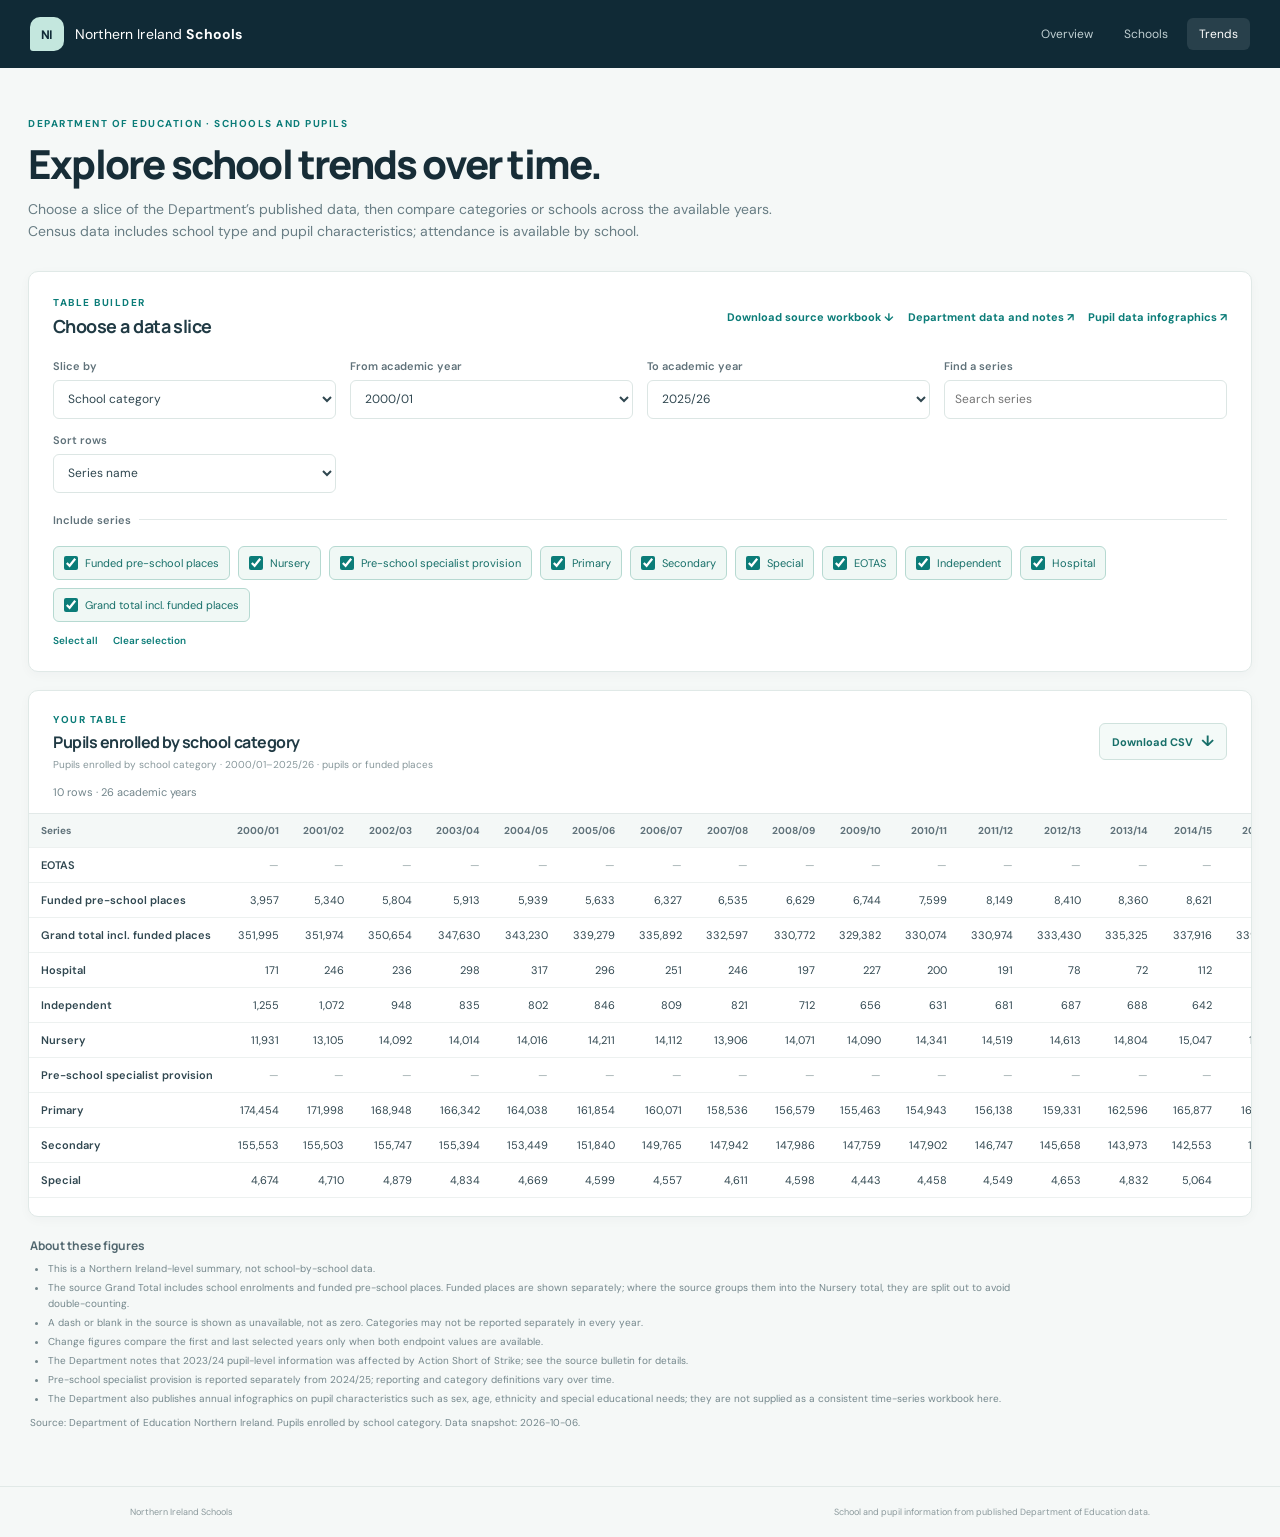
==== enrolments.html @ 026748a1 "Add school trends table builder Co-authored-by: Copilot App <223556219+Copilot@users.noreply.github." ====
<!doctype html>
<html lang="en">
  <head>
    <meta charset="utf-8">
    <meta name="viewport" content="width=device-width, initial-scale=1">
    <meta name="theme-color" content="#102a36">
    <title>School trends | Northern Ireland Schools</title>
    <link rel="preconnect" href="https://fonts.googleapis.com">
    <link rel="preconnect" href="https://fonts.gstatic.com" crossorigin>
    <link href="https://fonts.googleapis.com/css2?family=DM+Sans:wght@400;500;600;700&family=Manrope:wght@600;700;800&display=swap" rel="stylesheet">
    <link rel="stylesheet" href="styles.css">
  </head>
  <body class="enrolments-page">
    <header class="topbar">
      <a class="brand" href="./" aria-label="Northern Ireland home">
        <span class="brand-mark" aria-hidden="true">NI</span>
        <span class="brand-name">Northern Ireland <b>Schools</b></span>
      </a>
      <nav class="top-nav" aria-label="Main navigation">
        <a href="./">Overview</a>
        <a href="./schools.html">Schools</a>
        <a href="./enrolments.html" aria-current="page">Trends</a>
      </nav>
    </header>

    <main class="enrolments-main">
      <header class="enrolments-heading">
        <p class="eyebrow">Department of Education · Schools and pupils</p>
        <h1>Explore school trends over time.</h1>
        <p>Choose a slice of the Department’s published data, then compare categories or schools across the available years. Census data includes school type and pupil characteristics; attendance is available by school.</p>
      </header>

      <section class="builder-card" aria-labelledby="builder-heading">
        <div class="builder-title">
          <div>
            <p class="eyebrow">Table builder</p>
            <h2 id="builder-heading">Choose a data slice</h2>
          </div>
          <div class="source-links" id="source-links">
            <a class="source-link" href="https://www.education-ni.gov.uk/publications/school-enrolments-northern-ireland-summary-data" target="_blank" rel="noopener noreferrer">Department data and notes <span aria-hidden="true">↗</span></a>
          </div>
        </div>

        <div class="builder-controls">
          <label class="filter-field" for="dataset-select">
            <span>Slice by</span>
            <select id="dataset-select" disabled><option>Loading datasets…</option></select>
          </label>
          <label class="filter-field" id="metric-field" for="metric-select" hidden>
            <span>Attendance measure</span>
            <select id="metric-select" disabled></select>
          </label>
          <label class="filter-field" id="group-field" for="group-filter" hidden>
            <span>School phase / category</span>
            <select id="group-filter" disabled><option value="">Choose a school phase</option></select>
          </label>
          <label class="filter-field" for="year-from">
            <span>From academic year</span>
            <select id="year-from" disabled><option>Loading years…</option></select>
          </label>
          <label class="filter-field" for="year-to">
            <span>To academic year</span>
            <select id="year-to" disabled><option>Loading years…</option></select>
          </label>
          <label class="filter-field category-search" for="series-search">
            <span id="search-label">Find a series</span>
            <input id="series-search" type="search" placeholder="Search series" autocomplete="off" disabled>
          </label>
          <label class="filter-field" for="sort-by">
            <span>Sort rows</span>
            <select id="sort-by" disabled>
              <option value="category">Series name</option>
              <option value="change">Greatest increase</option>
              <option value="latest">Latest value</option>
            </select>
          </label>
        </div>

        <fieldset class="category-picker" id="category-picker" disabled hidden>
          <legend>Include series</legend>
          <div class="category-options" id="category-options"></div>
          <div class="category-actions">
            <button type="button" id="select-all">Select all</button>
            <button type="button" id="select-none">Clear selection</button>
          </div>
        </fieldset>
      </section>

      <section class="table-card" aria-labelledby="table-heading">
        <div class="table-heading">
          <div>
            <p class="eyebrow">Your table</p>
            <h2 id="table-heading">Trend table</h2>
            <p class="table-summary" id="table-summary">Loading the Department’s data…</p>
          </div>
          <button class="download-button" id="download-csv" type="button" disabled>Download CSV <span aria-hidden="true">↓</span></button>
        </div>
        <p class="data-status" id="data-status" role="status" aria-live="polite">Loading school trends…</p>
        <div class="table-scroll" id="table-scroll" hidden>
          <table class="trend-table" id="trend-table">
            <caption class="sr-only">Department of Education school trend series for the selected slice and academic years</caption>
            <thead id="trend-head"></thead>
            <tbody id="trend-body"></tbody>
          </table>
        </div>
        <p class="empty-state table-empty" id="table-empty" hidden>Select at least one series to build the table.</p>
      </section>

      <aside class="source-notes" aria-labelledby="notes-heading">
        <h2 id="notes-heading">About these figures</h2>
        <ul id="source-notes"></ul>
        <p>Source: Department of Education Northern Ireland. <span id="source-description"></span> <span id="snapshot-date"></span></p>
      </aside>
    </main>

    <footer class="home-footer">
      <span>Northern Ireland Schools</span>
      <span>School and pupil information from published Department of Education data.</span>
    </footer>
    <script type="module" src="enrolments.js"></script>
  </body>
</html>
---- styles.css ----
:root {
  color-scheme: light;
  --ink: #172d37;
  --muted: #70818a;
  --line: #e2e9e8;
  --paper: #fff;
  --wash: #f4f7f6;
  --navy: #102a36;
  --teal: #0b7c78;
  --teal-light: #e1f3ef;
  --coral: #dc7559;
  --shadow: 0 10px 35px rgb(16 42 54 / 12%);
  font-family: "DM Sans", sans-serif;
  color: var(--ink);
  background: var(--wash);
  font-synthesis: none;
  text-rendering: optimizeLegibility;
}

* { box-sizing: border-box; }
body { margin: 0; min-width: 320px; min-height: 100vh; }
button, input, select { font: inherit; }

.topbar {
  height: 68px;
  display: flex;
  align-items: center;
  justify-content: space-between;
  padding: 0 30px;
  background: var(--navy);
  color: #fff;
  position: relative;
  z-index: 500;
}
.brand { display: inline-flex; align-items: center; gap: 11px; color: inherit; text-decoration: none; }
.brand-mark {
  display: grid;
  place-items: center;
  width: 34px;
  height: 34px;
  border-radius: 10px 10px 10px 3px;
  background: #c4e7de;
  color: var(--navy);
  font: 800 12px "Manrope", sans-serif;
  letter-spacing: -.04em;
}
.brand-name { font-size: 14px; letter-spacing: .01em; }
.brand-name b { font-weight: 700; }
.topbar-note { display: flex; align-items: center; gap: 8px; font-size: 12px; color: #d0dddf; }
.live-dot { width: 7px; height: 7px; border-radius: 50%; background: #8bd2bd; box-shadow: 0 0 0 4px rgb(139 210 189 / 12%); }
.top-nav { display: flex; align-items: center; gap: 7px; }
.top-nav a { padding: 8px 12px; border-radius: 6px; color: #c1d0d3; font-size: 12px; text-decoration: none; transition: background .15s ease, color .15s ease; }
.top-nav a:hover, .top-nav a[aria-current="page"] { background: rgb(255 255 255 / 10%); color: #fff; }

.workspace { display: grid; grid-template-columns: 370px minmax(0, 1fr); min-height: calc(100vh - 68px); }
.sidebar { display: flex; flex-direction: column; min-height: calc(100vh - 68px); background: var(--paper); border-right: 1px solid var(--line); z-index: 400; }
.intro { padding: 30px 28px 22px; }
.eyebrow { margin: 0 0 11px; color: var(--teal); font-size: 10px; font-weight: 700; letter-spacing: .15em; text-transform: uppercase; }
h1, h2, p { margin-top: 0; }
h1 { margin-bottom: 12px; font: 800 25px/1.15 "Manrope", sans-serif; letter-spacing: -.045em; }
.intro-copy { max-width: 285px; margin: 0; color: var(--muted); font-size: 13px; line-height: 1.55; }

.filters { padding: 0 22px 20px; }
.search-field {
  height: 43px;
  display: flex;
  align-items: center;
  gap: 10px;
  padding: 0 11px;
  border: 1px solid #d8e2e1;
  border-radius: 8px;
  background: #fbfcfc;
}
.search-field:focus-within { border-color: var(--teal); box-shadow: 0 0 0 3px rgb(11 124 120 / 10%); }
.search-field input { min-width: 0; flex: 1; height: 100%; outline: 0; border: 0; background: transparent; color: var(--ink); font-size: 12px; }
.search-field input::placeholder { color: #9aa9ae; }
.search-field kbd { display: grid; place-items: center; width: 18px; height: 20px; border: 1px solid #e0e7e6; border-radius: 4px; color: #99a8ab; font: 10px "DM Sans", sans-serif; }
.search-icon { position: relative; width: 14px; height: 14px; flex: none; border: 1.7px solid #8b9da1; border-radius: 50%; }
.search-icon::after { position: absolute; right: -4px; bottom: -2px; width: 6px; height: 1.7px; transform: rotate(45deg); background: #8b9da1; content: ""; }
.filter-grid { display: grid; grid-template-columns: 1fr 1fr; gap: 13px 10px; margin-top: 17px; }
.filter-field { display: flex; min-width: 0; flex-direction: column; gap: 6px; }
.filter-field span { color: #60727a; font-size: 10px; font-weight: 600; }
.filter-field select {
  width: 100%;
  height: 36px;
  min-width: 0;
  padding: 0 25px 0 9px;
  border: 1px solid #e0e7e6;
  border-radius: 6px;
  outline: 0;
  background: #fff;
  color: #304750;
  font-size: 11px;
  text-overflow: ellipsis;
}
.filter-field select:focus-visible { border-color: var(--teal); box-shadow: 0 0 0 3px rgb(11 124 120 / 10%); }
.reset-button { display: inline-flex; align-items: center; gap: 6px; margin-top: 14px; padding: 0; border: 0; background: none; color: var(--teal); cursor: pointer; font-size: 11px; font-weight: 600; }
.reset-button:hover { color: #075d5a; }
.reset-button span { font-size: 16px; }

.results-section { display: flex; flex: 1; flex-direction: column; min-height: 180px; border-top: 1px solid var(--line); }
.results-heading { display: flex; align-items: center; justify-content: space-between; padding: 18px 26px 0; }
.results-heading h2 { margin: 0; font: 700 14px "Manrope", sans-serif; letter-spacing: -.015em; }
.result-count { padding: 4px 8px; border-radius: 999px; background: var(--teal-light); color: #176f69; font-size: 10px; font-weight: 700; }
.results-hint { margin: 6px 26px 10px; color: #94a2a5; font-size: 10px; }
.school-list { overflow-y: auto; flex: 1; max-height: calc(100vh - 505px); min-height: 100px; margin: 0; padding: 0 10px 12px; list-style: none; scrollbar-color: #c8d7d5 transparent; scrollbar-width: thin; }
.school-list li { margin: 0; }
.school-row {
  display: flex;
  align-items: flex-start;
  gap: 10px;
  width: 100%;
  padding: 10px 13px;
  border: 0;
  border-radius: 7px;
  background: transparent;
  color: inherit;
  cursor: pointer;
  text-align: left;
}
.school-row:hover, .school-row:focus-visible { outline: 0; background: #f0f7f5; }
.row-dot { flex: none; width: 8px; height: 8px; margin-top: 4px; border-radius: 50%; background: var(--teal); }
.row-dot.post-primary { background: var(--coral); }
.row-dot.independent { background: #718ca3; }
.row-content { min-width: 0; }
.row-name { display: block; overflow: hidden; color: #253e47; font-size: 11px; font-weight: 600; line-height: 1.35; text-overflow: ellipsis; white-space: nowrap; }
.row-meta { display: block; margin-top: 3px; color: #8a9a9e; font-size: 9px; }
.empty-state { margin: 28px 24px; color: var(--muted); font-size: 12px; text-align: center; }

.sidebar-footer { padding: 15px 24px 17px; border-top: 1px solid var(--line); background: #fbfcfc; }
.legend { display: flex; align-items: center; flex-wrap: wrap; gap: 7px; color: #65777d; font-size: 10px; font-weight: 600; }
.legend-dot { display: inline-block; width: 8px; height: 8px; border: 1px solid rgb(16 42 54 / 14%); border-radius: 50%; background: var(--teal); }
.legend-dot.post-primary { background: var(--coral); }
.legend-dot.independent { background: #718ca3; }
.sidebar-footer p { margin: 9px 0 0; color: #98a5a8; font-size: 9px; line-height: 1.5; }
.sidebar-footer a { color: #577b7c; text-decoration: underline; text-underline-offset: 2px; }

.map-panel { position: relative; min-width: 0; min-height: calc(100vh - 68px); overflow: hidden; background: #e9f0ee; }
#map { position: absolute; inset: 0; z-index: 1; background: #e9f0ee; }
.map-topline {
  position: absolute;
  top: 18px;
  right: 18px;
  left: 18px;
  z-index: 400;
  display: flex;
  align-items: center;
  justify-content: space-between;
  pointer-events: none;
}
.map-caption, .map-legend {
  display: flex;
  align-items: center;
  gap: 9px;
  min-height: 39px;
  padding: 0 13px;
  border: 1px solid rgb(220 229 227 / 90%);
  border-radius: 8px;
  background: rgb(255 255 255 / 94%);
  box-shadow: 0 4px 18px rgb(16 42 54 / 8%);
  color: #526870;
  font-size: 10px;
  font-weight: 600;
  backdrop-filter: blur(5px);
}
.map-caption { pointer-events: auto; }
.map-pin { position: relative; width: 11px; height: 11px; border: 2px solid var(--teal); border-radius: 50% 50% 50% 2px; transform: rotate(-45deg); }
.map-pin::after { position: absolute; top: 2px; left: 2px; width: 3px; height: 3px; border-radius: 50%; background: var(--teal); content: ""; }
.map-legend { gap: 13px; }
.map-legend span { display: inline-flex; align-items: center; gap: 6px; }
.map-note { position: absolute; z-index: 400; bottom: 8px; left: 10px; padding: 5px 8px; border-radius: 4px; background: rgb(255 255 255 / 88%); color: #78898e; font-size: 9px; }
.leaflet-container { font-family: "DM Sans", sans-serif; }
.school-marker { border: 0; background: transparent; }
.school-marker span { display: block; width: 14px; height: 14px; border: 2px solid #fff; border-radius: 50%; box-shadow: 0 1px 5px rgb(16 42 54 / 38%); }
.school-marker.primary span { background: var(--teal); }
.school-marker.post-primary span { background: var(--coral); }
.school-marker.independent span { background: #718ca3; }
.leaflet-popup-content-wrapper { border-radius: 10px; box-shadow: var(--shadow); }
.leaflet-popup-content { margin: 15px 17px; }
.school-popup { min-width: 205px; max-width: 260px; }
.school-popup .popup-kicker { margin: 0 0 5px; color: var(--teal); font-size: 9px; font-weight: 700; letter-spacing: .1em; text-transform: uppercase; }
.school-popup h3 { margin: 0 0 7px; color: var(--ink); font: 700 14px/1.3 "Manrope", sans-serif; }
.school-popup p { margin: 0 0 10px; color: #72858b; font-size: 10px; line-height: 1.5; }
.school-popup a { display: inline-flex; align-items: center; gap: 5px; color: var(--teal); font-size: 10px; font-weight: 700; text-decoration: none; }
.school-popup a:hover { text-decoration: underline; text-underline-offset: 3px; }
.marker-cluster-small, .marker-cluster-medium, .marker-cluster-large { background-color: rgb(11 124 120 / 16%); }
.marker-cluster-small div, .marker-cluster-medium div, .marker-cluster-large div { background-color: rgb(11 124 120 / 80%); color: #fff; font: 700 11px "DM Sans", sans-serif; }
.marker-cluster { border: 1px solid rgb(255 255 255 / 86%); }
.leaflet-control-zoom a { color: #314b54 !important; }
.leaflet-control-attribution { font-size: 8px !important; }
.sr-only { position: absolute; width: 1px; height: 1px; overflow: hidden; clip: rect(0, 0, 0, 0); white-space: nowrap; clip-path: inset(50%); }

.home-page { min-height: 100vh; background: #f5f8f7; }
.home-main { width: min(1020px, calc(100% - 48px)); margin: 0 auto; }
.home-hero { padding: 76px 0 51px; }
.home-hero h1 { margin: 0 0 17px; font-size: clamp(34px, 5vw, 52px); line-height: 1.08; letter-spacing: -.055em; }
.home-intro { max-width: 560px; margin: 0; color: #687d84; font-size: 15px; line-height: 1.65; }
.primary-link { display: inline-flex; align-items: center; gap: 16px; margin-top: 25px; padding: 13px 17px; border-radius: 7px; background: var(--teal); color: #fff; font-size: 12px; font-weight: 700; text-decoration: none; transition: background .15s ease, transform .15s ease; }
.primary-link:hover { transform: translateY(-1px); background: #086966; }
.primary-link span { font-size: 17px; line-height: 1; }
.home-stats { display: flex; gap: 50px; margin-top: 45px; padding-top: 22px; border-top: 1px solid #dfe8e6; }
.home-stats div { display: flex; flex-direction: column; gap: 3px; }
.home-stats strong { color: #203a44; font: 800 23px "Manrope", sans-serif; letter-spacing: -.04em; }
.home-stats span { color: #819297; font-size: 10px; }
.home-section { padding: 29px 0 44px; border-top: 1px solid #dfe8e6; }
.section-heading { display: flex; align-items: end; justify-content: space-between; margin-bottom: 17px; }
.section-heading .eyebrow { margin-bottom: 5px; }
.section-heading h2 { margin: 0; font: 700 21px "Manrope", sans-serif; letter-spacing: -.035em; }
.section-caption { margin-bottom: 2px; color: #8a999d; font-size: 10px; }
.page-card { position: relative; display: flex; align-items: center; gap: 19px; min-height: 140px; padding: 25px 60px 25px 24px; border: 1px solid #e0e9e7; border-radius: 10px; background: #fff; color: inherit; text-decoration: none; box-shadow: 0 3px 12px rgb(16 42 54 / 3%); transition: transform .16s ease, border-color .16s ease, box-shadow .16s ease; }
.page-card:hover { transform: translateY(-2px); border-color: #b9d8d1; box-shadow: 0 10px 28px rgb(16 42 54 / 8%); }
.card-icon { display: grid; width: 48px; height: 48px; flex: none; place-items: center; border-radius: 12px; background: #e8f5f1; color: var(--teal); }
.card-icon svg { width: 29px; height: 29px; }
.card-copy { display: flex; flex-direction: column; align-items: flex-start; gap: 5px; }
.card-kicker { color: var(--teal); font-size: 9px; font-weight: 700; letter-spacing: .11em; text-transform: uppercase; }
.card-copy strong { font: 700 18px "Manrope", sans-serif; }
.card-copy > span:last-child { max-width: 570px; color: #73858a; font-size: 11px; line-height: 1.55; }
.card-arrow { position: absolute; top: 50%; right: 24px; color: #7e9698; font-size: 19px; transform: translateY(-50%); }
.future-note { margin: 14px 0 0; color: #94a1a3; font-size: 10px; }
.home-footer { display: flex; justify-content: space-between; gap: 16px; padding: 19px max(24px, calc((100% - 1020px) / 2)); border-top: 1px solid #e1e9e7; color: #8b999c; font-size: 9px; }

.enrolments-page { min-height: 100vh; background: #f5f8f7; }
.enrolments-main { width: min(1320px, calc(100% - 56px)); margin: 0 auto; padding: 49px 0 55px; }
.enrolments-heading { max-width: 760px; margin: 0 0 28px; }
.enrolments-heading h1 { margin-bottom: 11px; font-size: clamp(29px, 4vw, 40px); }
.enrolments-heading > p:last-child { margin-bottom: 0; color: #687d84; font-size: 14px; line-height: 1.6; }
.builder-card, .table-card { border: 1px solid #e0e9e7; border-radius: 10px; background: #fff; box-shadow: 0 3px 12px rgb(16 42 54 / 3%); }
.builder-card { padding: 24px; }
.builder-title, .table-heading { display: flex; align-items: center; justify-content: space-between; gap: 18px; }
.source-links { display: flex; flex-wrap: wrap; justify-content: flex-end; gap: 14px; }
.builder-title .eyebrow, .table-heading .eyebrow { margin-bottom: 5px; }
.builder-title h2, .table-heading h2 { margin: 0; color: #203a44; font: 700 18px "Manrope", sans-serif; letter-spacing: -.03em; }
.source-link { flex: none; color: var(--teal); font-size: 11px; font-weight: 700; text-decoration: none; }
.source-link:hover { text-decoration: underline; text-underline-offset: 3px; }
.builder-controls { display: grid; grid-template-columns: repeat(4, minmax(140px, 1fr)); gap: 14px; margin-top: 21px; }
.builder-controls .filter-field { gap: 7px; }
.builder-controls .filter-field span { font-size: 11px; }
.builder-controls .filter-field[hidden] { display: none; }
.builder-controls select, .builder-controls input { width: 100%; height: 39px; padding: 0 10px; border: 1px solid #dce6e4; border-radius: 6px; outline: 0; background: #fff; color: #304750; font-size: 12px; }
.builder-controls select:focus-visible, .builder-controls input:focus-visible { border-color: var(--teal); box-shadow: 0 0 0 3px rgb(11 124 120 / 10%); }
.category-picker { min-width: 0; margin: 20px 0 0; padding: 14px 0 0; border: 0; border-top: 1px solid var(--line); }
.category-picker legend { padding: 0 8px 0 0; color: #60727a; font-size: 11px; font-weight: 600; }
.category-options { display: flex; flex-wrap: wrap; gap: 8px; margin-top: 5px; }
.category-option { display: inline-flex; align-items: center; gap: 7px; min-height: 34px; padding: 0 10px; border: 1px solid #e1e9e7; border-radius: 6px; color: #456069; cursor: pointer; font-size: 11px; }
.category-option:has(input:checked) { border-color: #b6d9d1; background: #f0f8f5; color: #176f69; }
.category-option input { width: 14px; height: 14px; margin: 0; accent-color: var(--teal); }
.category-actions { display: flex; gap: 15px; margin-top: 12px; }
.category-actions button { padding: 0; border: 0; background: transparent; color: var(--teal); cursor: pointer; font-size: 10px; font-weight: 600; }
.category-actions button:hover { text-decoration: underline; text-underline-offset: 3px; }
.table-card { margin-top: 18px; padding: 22px 0 18px; }
.table-heading { padding: 0 24px; }
.table-heading h2 { font-size: 16px; }
.table-summary { margin: 5px 0 0; color: #87979b; font-size: 10px; }
.download-button { display: inline-flex; flex: none; align-items: center; gap: 8px; min-height: 37px; padding: 0 12px; border: 1px solid #cfe2dd; border-radius: 6px; background: #f4faf8; color: #176f69; cursor: pointer; font-size: 11px; font-weight: 700; }
.download-button:hover:not(:disabled) { border-color: #9fcabf; background: #eaf6f2; }
.download-button:disabled { cursor: not-allowed; opacity: .55; }
.download-button span { font-size: 15px; line-height: 1; }
.data-status { margin: 14px 24px 0; color: #72858b; font-size: 11px; }
.data-status:empty { display: none; }
.table-scroll { overflow: auto; max-height: 68vh; margin-top: 14px; border-top: 1px solid var(--line); scrollbar-color: #c8d7d5 transparent; scrollbar-width: thin; }
.trend-table { width: max-content; min-width: 100%; border-collapse: separate; border-spacing: 0; color: #304750; font-size: 11px; font-variant-numeric: tabular-nums; }
.trend-table th, .trend-table td { padding: 10px 12px; border-bottom: 1px solid #edf1f0; text-align: right; white-space: nowrap; }
.trend-table thead th { position: sticky; top: 0; z-index: 2; background: #f4f8f7; color: #60727a; font-size: 10px; font-weight: 700; }
.trend-table th:first-child { position: sticky; left: 0; z-index: 1; min-width: 155px; background: #fff; text-align: left; }
.trend-table thead th:first-child { z-index: 3; background: #f4f8f7; }
.trend-table tbody th { color: #304750; font-size: 11px; font-weight: 600; }
.trend-table tbody tr:hover td, .trend-table tbody tr:hover th { background: #f7fbfa; }
.trend-table td.not-reported { color: #9aa8aa; }
.trend-table td.positive-change { color: #a34f3d; font-weight: 700; }
.trend-table td.negative-change { color: #14766c; font-weight: 700; }
.table-empty { padding: 10px 20px; }
.source-notes { max-width: 1000px; margin: 20px 2px 0; color: #74878c; font-size: 10px; line-height: 1.6; }
.source-notes h2 { margin: 0 0 7px; color: #526870; font: 700 12px "Manrope", sans-serif; }
.source-notes ul { margin: 0 0 8px; padding-left: 18px; }
.source-notes li + li { margin-top: 3px; }
.source-notes p { margin: 0; }
.source-notes a { color: #577b7c; text-decoration: underline; text-underline-offset: 2px; }

@media (max-width: 900px) {
  .workspace { grid-template-columns: 330px minmax(0, 1fr); }
  .intro { padding-right: 22px; padding-left: 22px; }
  .filter-grid { grid-template-columns: 1fr; gap: 9px; }
  .filter-field { display: grid; grid-template-columns: 84px 1fr; align-items: center; }
  .results-heading { padding-right: 20px; padding-left: 20px; }
  .results-hint { margin-right: 20px; margin-left: 20px; }
  .school-list { max-height: calc(100vh - 610px); }
  .sidebar-footer { padding-right: 18px; padding-left: 18px; }
  .enrolments-main { width: calc(100% - 40px); }
  .builder-controls { grid-template-columns: repeat(2, minmax(140px, 1fr)); }
}

@media (max-width: 680px) {
  .topbar { height: 58px; padding: 0 17px; }
  .topbar-note { font-size: 10px; }
  .top-nav { gap: 0; }
  .top-nav a { padding: 7px 9px; font-size: 11px; }
  .workspace { display: flex; flex-direction: column; min-height: calc(100vh - 58px); }
  .sidebar { min-height: 0; border-right: 0; }
  .intro { padding: 21px 20px 15px; }
  h1 { font-size: 22px; }
  .intro-copy { max-width: 340px; font-size: 12px; }
  .filters { padding: 0 20px 16px; }
  .filter-grid { grid-template-columns: 1fr 1fr; gap: 10px; }
  .filter-field { display: flex; }
  .results-section { display: none; }
  .sidebar-footer { padding: 11px 20px; }
  .sidebar-footer p { margin-top: 6px; }
  .map-panel { min-height: 62vh; flex: 1; }
  .map-topline { top: 10px; right: 10px; left: 10px; }
  .map-caption, .map-legend { min-height: 34px; padding: 0 9px; font-size: 9px; }
  .map-legend { gap: 8px; }
  .map-legend { display: none; }
}

@media (max-width: 400px) {
  .brand-name { font-size: 12px; }
  .topbar-note { gap: 6px; }
  .filter-grid { grid-template-columns: 1fr; }
  .filter-field { display: grid; grid-template-columns: 106px 1fr; align-items: center; }
  .map-legend { gap: 6px; }
}

@media (max-width: 600px) {
  .home-main { width: calc(100% - 36px); }
  .home-hero { padding: 53px 0 36px; }
  .home-hero h1 { font-size: 34px; }
  .home-intro { font-size: 13px; }
  .home-stats { gap: 23px; margin-top: 34px; }
  .home-stats strong { font-size: 20px; }
  .home-stats span { font-size: 9px; }
  .section-caption { display: none; }
  .page-card { min-height: 130px; gap: 13px; padding: 20px 42px 20px 15px; }
  .card-icon { width: 40px; height: 40px; border-radius: 10px; }
  .card-icon svg { width: 25px; height: 25px; }
  .card-copy > span:last-child { font-size: 10px; }
  .card-arrow { right: 14px; }
  .home-footer { flex-direction: column; padding: 16px 18px; }
  .enrolments-main { width: calc(100% - 32px); padding: 34px 0 38px; }
  .enrolments-heading { margin-bottom: 20px; }
  .enrolments-heading h1 { font-size: 29px; }
  .enrolments-heading > p:last-child { font-size: 12px; }
  .builder-card { padding: 17px; }
  .builder-title, .table-heading { align-items: flex-start; }
  .builder-title { flex-direction: column; gap: 11px; }
    .source-links { justify-content: flex-start; gap: 11px; }
  .builder-controls { grid-template-columns: 1fr 1fr; gap: 11px; margin-top: 16px; }
  .builder-controls .category-search { grid-column: 1 / -1; }
  .table-card { padding-top: 17px; }
  .table-heading { padding: 0 17px; }
  .table-heading h2 { font-size: 14px; }
  .download-button { min-height: 33px; padding: 0 9px; font-size: 10px; }
  .data-status { margin-right: 17px; margin-left: 17px; }
  .trend-table th, .trend-table td { padding: 9px 10px; }
}
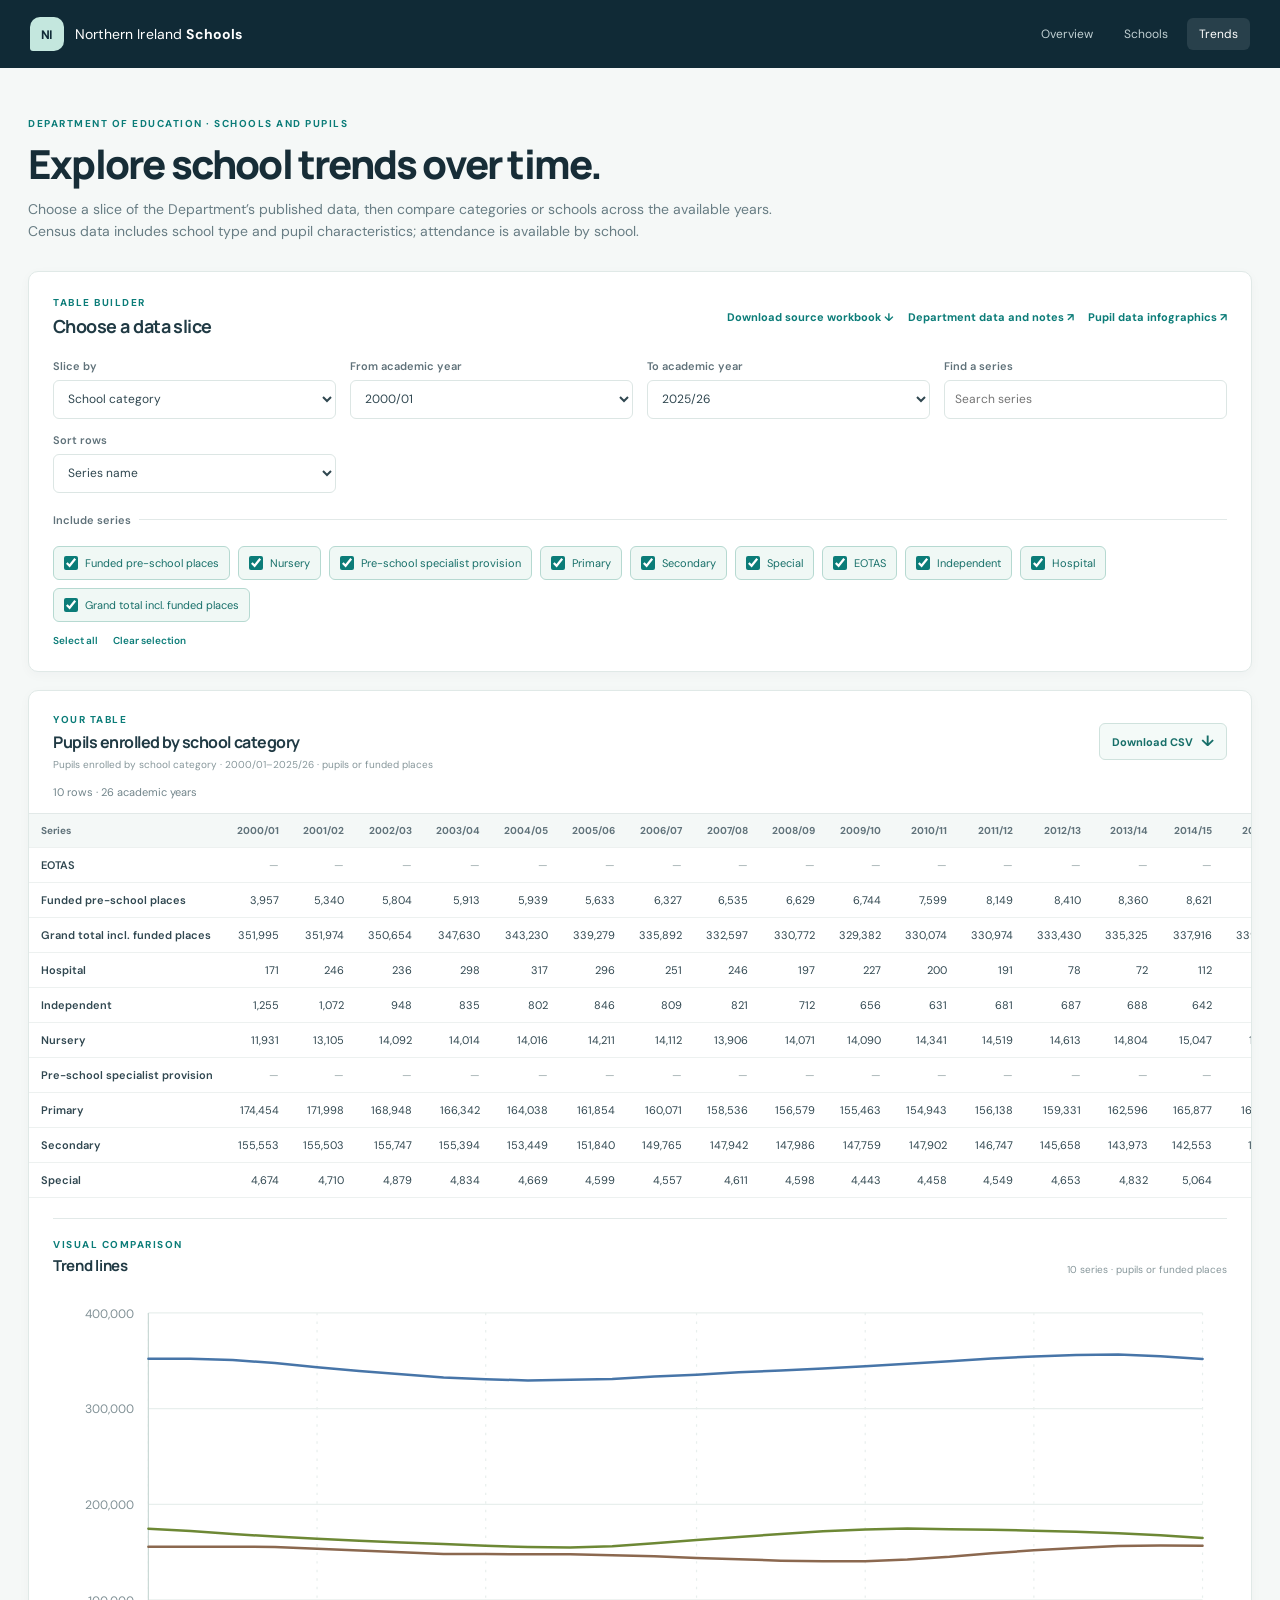
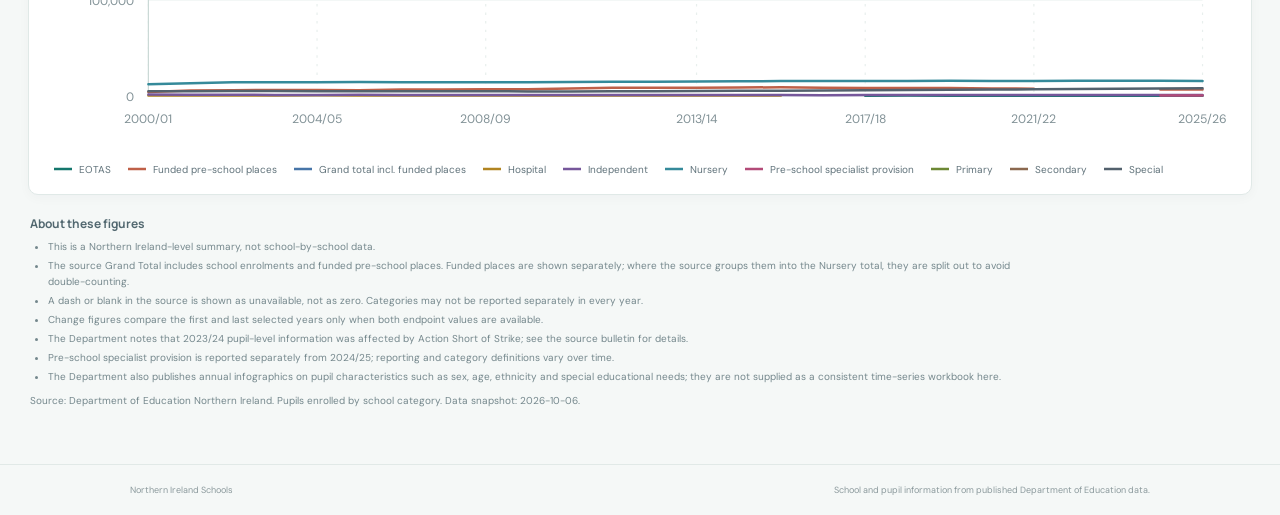
==== commit ea713063: "Add trend chart and fix category filtering Co-authored-by: Copilot App <223556219+Copilot@users.nore" ====
--- a/enrolments.html
+++ b/enrolments.html
@@ -104,6 +104,19 @@
           </table>
         </div>
         <p class="empty-state table-empty" id="table-empty" hidden>Select at least one series to build the table.</p>
+        <section class="trend-chart" id="trend-chart" aria-labelledby="chart-heading" hidden>
+          <div class="chart-heading">
+            <div>
+              <p class="eyebrow">Visual comparison</p>
+              <h3 id="chart-heading">Trend lines</h3>
+            </div>
+            <p class="chart-summary" id="chart-summary"></p>
+          </div>
+          <svg class="trend-chart-svg" id="trend-chart-svg" viewBox="0 0 960 390" role="img" aria-labelledby="chart-heading chart-description">
+            <desc id="chart-description">A line chart of the selected series across academic years.</desc>
+          </svg>
+          <ul class="chart-legend" id="chart-legend" aria-label="Chart series"></ul>
+        </section>
       </section>
 
       <aside class="source-notes" aria-labelledby="notes-heading">
--- a/styles.css
+++ b/styles.css
@@ -269,6 +269,21 @@
 .trend-table td.positive-change { color: #a34f3d; font-weight: 700; }
 .trend-table td.negative-change { color: #14766c; font-weight: 700; }
 .table-empty { padding: 10px 20px; }
+.trend-chart { margin: 20px 24px 0; padding-top: 19px; border-top: 1px solid var(--line); }
+.chart-heading { display: flex; align-items: flex-end; justify-content: space-between; gap: 18px; }
+.chart-heading .eyebrow { margin-bottom: 4px; }
+.chart-heading h3 { margin: 0; color: #203a44; font: 700 15px "Manrope", sans-serif; letter-spacing: -.02em; }
+.chart-summary { margin: 0; color: #87979b; font-size: 10px; text-align: right; }
+.trend-chart-svg { display: block; width: 100%; height: auto; margin-top: 10px; overflow: visible; }
+.chart-grid line { stroke: #e8efed; stroke-width: 1; }
+.chart-grid .chart-x-gridline { stroke-dasharray: 2 5; }
+.chart-grid text { fill: #819196; font: 10px "DM Sans", sans-serif; }
+.chart-grid .chart-axis { stroke: #cbd9d6; stroke-dasharray: none; }
+.chart-line { fill: none; stroke-width: 2.5; stroke-linecap: round; stroke-linejoin: round; vector-effect: non-scaling-stroke; }
+.chart-empty-message { fill: #819196; font: 12px "DM Sans", sans-serif; }
+.chart-legend { display: flex; flex-wrap: wrap; gap: 8px 16px; margin: 0; padding: 0; list-style: none; }
+.chart-legend-item { display: inline-flex; align-items: center; gap: 6px; color: #60727a; font-size: 10px; }
+.chart-legend-item svg { width: 20px; height: 10px; flex: none; }
 .source-notes { max-width: 1000px; margin: 20px 2px 0; color: #74878c; font-size: 10px; line-height: 1.6; }
 .source-notes h2 { margin: 0 0 7px; color: #526870; font: 700 12px "Manrope", sans-serif; }
 .source-notes ul { margin: 0 0 8px; padding-left: 18px; }
@@ -348,6 +363,12 @@
   .table-card { padding-top: 17px; }
   .table-heading { padding: 0 17px; }
   .table-heading h2 { font-size: 14px; }
+  .trend-chart { margin-right: 17px; margin-left: 17px; padding-top: 15px; }
+  .chart-heading h3 { font-size: 13px; }
+  .chart-summary { max-width: 48%; font-size: 9px; }
+  .chart-grid text { font-size: 9px; }
+  .chart-legend { gap: 7px 12px; }
+  .chart-legend-item { font-size: 9px; }
   .download-button { min-height: 33px; padding: 0 9px; font-size: 10px; }
   .data-status { margin-right: 17px; margin-left: 17px; }
   .trend-table th, .trend-table td { padding: 9px 10px; }
